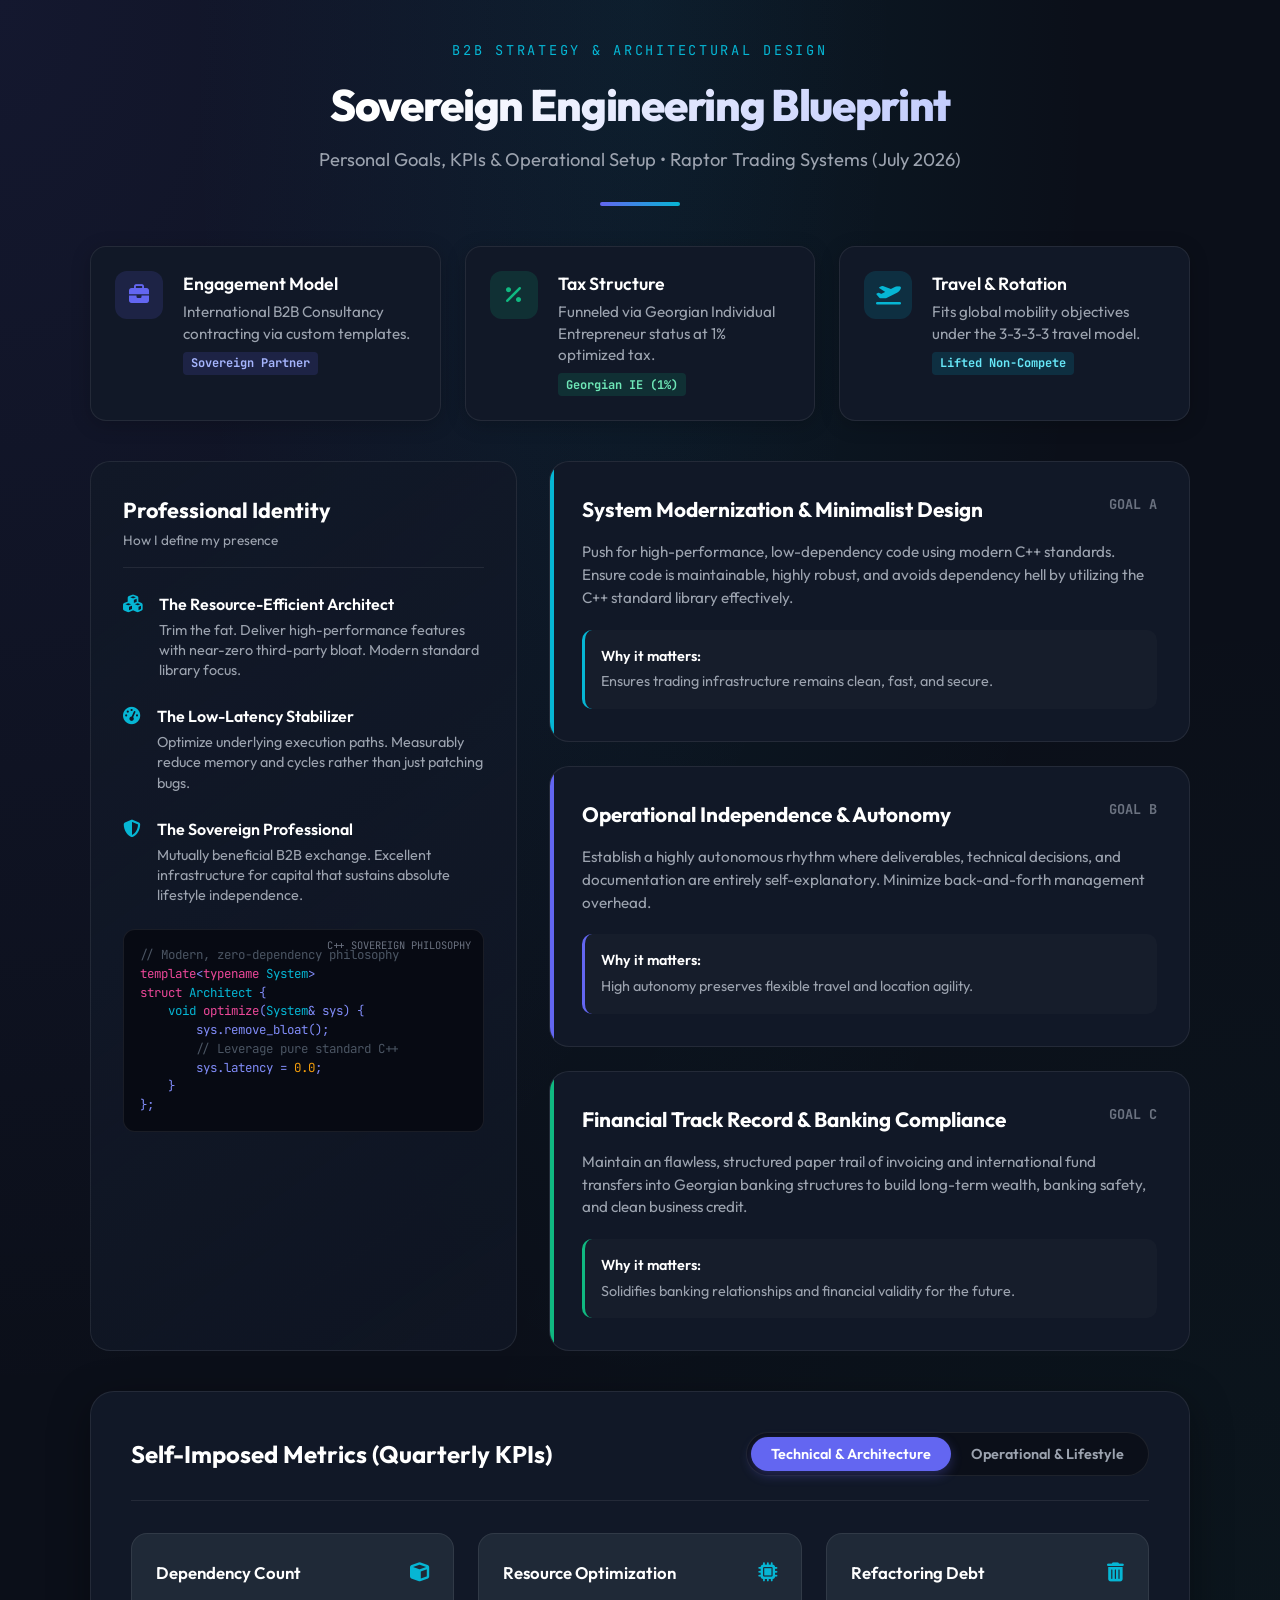
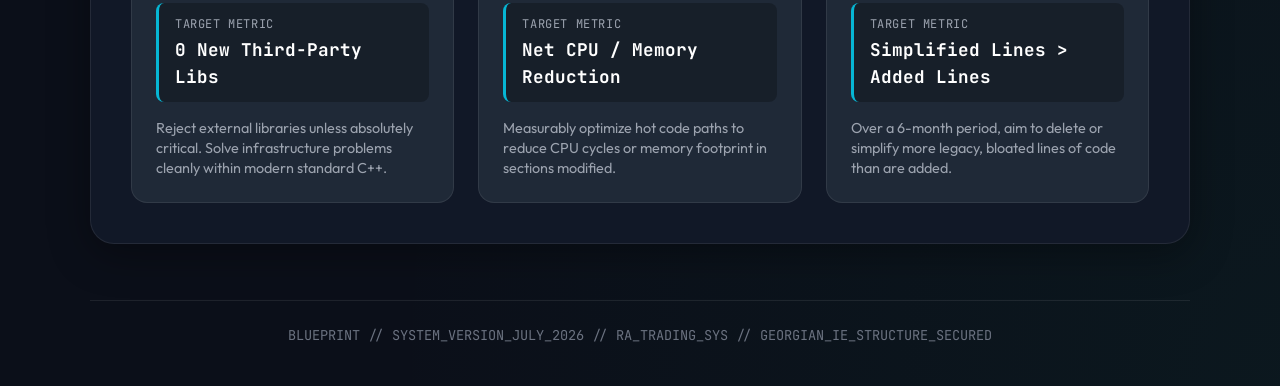
==== private/index.html @ e5bec565 "Add Sovereign Engineering Blueprint page under private/" ====
<!DOCTYPE html>
<html lang="en">
<head>
    <meta charset="UTF-8">
    <meta name="viewport" content="width=device-width, initial-scale=1.0">
    <title>Sovereign Engineering Blueprint | Ignacio Rodriguez</title>
    <meta name="robots" content="noindex, nofollow">
    <link rel="icon" type="image/x-icon" href="https://gravatar.com/avatar/861237251912d3a0a45f6b0b4506363a">
    <link href="https://cdnjs.cloudflare.com/ajax/libs/font-awesome/6.4.0/css/all.min.css" rel="stylesheet">
    <link rel="preconnect" href="https://fonts.googleapis.com">
    <link rel="preconnect" href="https://fonts.gstatic.com" crossorigin>
    <link href="https://fonts.googleapis.com/css2?family=JetBrains+Mono:wght@400;700&family=Outfit:wght@300;400;500;600;700;800&display=swap" rel="stylesheet">
    
    <style>
        :root {
            --bg-base: #0b0f19;
            --bg-surface: #111827;
            --bg-card: #1f2937;
            --border-color: rgba(255, 255, 255, 0.08);
            
            --primary: #6366f1;
            --primary-glow: rgba(99, 102, 241, 0.15);
            --emerald: #10b981;
            --emerald-glow: rgba(16, 185, 129, 0.15);
            --cyan: #06b6d4;
            --cyan-glow: rgba(6, 182, 212, 0.15);
            --amber: #f59e0b;
            --amber-glow: rgba(245, 158, 11, 0.15);
            
            --text-main: #f3f4f6;
            --text-muted: #9ca3af;
            --text-dark: #6b7280;
            
            --transition: all 0.3s cubic-bezier(0.4, 0, 0.2, 1);
        }

        * {
            margin: 0;
            padding: 0;
            box-sizing: border-box;
        }

        body {
            font-family: 'Outfit', sans-serif;
            background-color: var(--bg-base);
            background-image: 
                radial-gradient(at 0% 0%, rgba(99, 102, 241, 0.1) 0px, transparent 50%),
                radial-gradient(at 50% 0%, rgba(6, 182, 212, 0.08) 0px, transparent 50%),
                radial-gradient(at 100% 100%, rgba(16, 185, 129, 0.05) 0px, transparent 50%);
            color: var(--text-main);
            min-height: 100vh;
            line-height: 1.5;
            padding: 2.5rem 1.5rem;
            display: flex;
            justify-content: center;
        }

        .container {
            max-width: 1100px;
            width: 100%;
            display: flex;
            flex-direction: column;
            gap: 2.5rem;
        }

        /* HEADER */
        header {
            text-align: center;
            position: relative;
            padding-bottom: 2rem;
        }

        header::after {
            content: '';
            position: absolute;
            bottom: 0;
            left: 50%;
            transform: translateX(-50%);
            width: 80px;
            height: 4px;
            background: linear-gradient(90deg, var(--primary), var(--cyan));
            border-radius: 2px;
        }

        .pretitle {
            font-family: 'JetBrains Mono', monospace;
            font-size: 0.85rem;
            color: var(--cyan);
            text-transform: uppercase;
            letter-spacing: 0.2em;
            margin-bottom: 0.75rem;
            display: block;
        }

        h1 {
            font-size: 2.75rem;
            font-weight: 800;
            letter-spacing: -0.03em;
            background: linear-gradient(135deg, #ffffff 30%, #a5b4fc 100%);
            -webkit-background-clip: text;
            -webkit-text-fill-color: transparent;
            background-clip: text;
            margin-bottom: 0.5rem;
        }

        .subtitle {
            font-size: 1.15rem;
            color: var(--text-muted);
            font-weight: 400;
        }

        /* METRICS TOP BAR */
        .setup-grid {
            display: grid;
            grid-template-columns: repeat(auto-fit, minmax(300px, 1fr));
            gap: 1.5rem;
        }

        .setup-card {
            background-color: var(--bg-surface);
            border: 1px solid var(--border-color);
            border-radius: 16px;
            padding: 1.5rem;
            display: flex;
            align-items: flex-start;
            gap: 1.25rem;
            transition: var(--transition);
            box-shadow: 0 4px 20px rgba(0, 0, 0, 0.2);
        }

        .setup-card:hover {
            transform: translateY(-2px);
            border-color: rgba(99, 102, 241, 0.3);
            box-shadow: 0 8px 30px rgba(99, 102, 241, 0.08);
        }

        .icon-wrapper {
            width: 48px;
            height: 48px;
            border-radius: 12px;
            display: flex;
            align-items: center;
            justify-content: center;
            font-size: 1.25rem;
            flex-shrink: 0;
        }

        .icon-wrapper.primary {
            background-color: var(--primary-glow);
            color: var(--primary);
        }

        .icon-wrapper.emerald {
            background-color: var(--emerald-glow);
            color: var(--emerald);
        }

        .icon-wrapper.cyan {
            background-color: var(--cyan-glow);
            color: var(--cyan);
        }

        .card-details h3 {
            font-size: 1.1rem;
            font-weight: 600;
            margin-bottom: 0.25rem;
            color: #ffffff;
        }

        .card-details p {
            font-size: 0.95rem;
            color: var(--text-muted);
            line-height: 1.4;
        }

        .tag {
            display: inline-block;
            font-family: 'JetBrains Mono', monospace;
            font-size: 0.75rem;
            padding: 0.15rem 0.5rem;
            border-radius: 4px;
            margin-top: 0.5rem;
            font-weight: 700;
        }

        .tag.primary { background-color: var(--primary-glow); color: #a5b4fc; }
        .tag.emerald { background-color: var(--emerald-glow); color: #6ee7b7; }
        .tag.cyan { background-color: var(--cyan-glow); color: #67e8f9; }

        /* CORE GOALS / CARDS SECTION */
        .section-title {
            font-size: 1.5rem;
            font-weight: 700;
            color: #ffffff;
            margin-bottom: 1.25rem;
            display: flex;
            align-items: center;
            gap: 0.75rem;
        }

        .section-title i {
            color: var(--primary);
        }

        .goals-layout {
            display: grid;
            grid-template-columns: 2fr 3fr;
            gap: 2rem;
        }

        @media (max-width: 900px) {
            .goals-layout {
                grid-template-columns: 1fr;
            }
        }

        /* LEFT SIDE - PHILOSOPHY */
        .philosophy-column {
            display: flex;
            flex-direction: column;
            gap: 1.5rem;
        }

        .identity-card {
            background: linear-gradient(145deg, var(--bg-surface) 0%, rgba(17, 24, 39, 0.7) 100%);
            border: 1px solid var(--border-color);
            border-radius: 20px;
            padding: 2rem;
            height: 100%;
            display: flex;
            flex-direction: column;
            gap: 1.5rem;
        }

        .identity-header {
            border-bottom: 1px solid var(--border-color);
            padding-bottom: 1rem;
        }

        .identity-header h2 {
            font-size: 1.35rem;
            color: #ffffff;
            margin-bottom: 0.25rem;
        }

        .identity-item {
            display: flex;
            gap: 1rem;
            align-items: flex-start;
        }

        .identity-item i {
            font-size: 1.1rem;
            color: var(--cyan);
            margin-top: 0.2rem;
        }

        .identity-item h4 {
            font-size: 1rem;
            color: #ffffff;
            margin-bottom: 0.25rem;
            font-weight: 600;
        }

        .identity-item p {
            font-size: 0.9rem;
            color: var(--text-muted);
            line-height: 1.4;
        }

        /* CODE CARD STYLING */
        .code-card {
            background-color: #070a13;
            border: 1px solid var(--border-color);
            border-radius: 12px;
            padding: 1rem;
            font-family: 'JetBrains Mono', monospace;
            font-size: 0.78rem;
            color: #818cf8;
            overflow-x: auto;
            position: relative;
        }

        .code-card::before {
            content: "C++ Sovereign Philosophy";
            position: absolute;
            top: 0.5rem;
            right: 0.75rem;
            font-size: 0.65rem;
            color: var(--text-dark);
            text-transform: uppercase;
        }

        .code-card span.comment { color: #4b5563; }
        .code-card span.keyword { color: #ec4899; }
        .code-card span.type { color: #06b6d4; }
        .code-card span.literal { color: #f59e0b; }

        /* RIGHT SIDE - GOALS LIST */
        .goals-column {
            display: flex;
            flex-direction: column;
            gap: 1.5rem;
        }

        .goal-box {
            background-color: var(--bg-surface);
            border: 1px solid var(--border-color);
            border-radius: 20px;
            padding: 2rem;
            position: relative;
            overflow: hidden;
            transition: var(--transition);
        }

        .goal-box::before {
            content: '';
            position: absolute;
            top: 0;
            left: 0;
            width: 4px;
            height: 100%;
            background: var(--primary);
        }

        .goal-box.modern::before { background: var(--cyan); }
        .goal-box.indep::before { background: var(--primary); }
        .goal-box.financial::before { background: var(--emerald); }

        .goal-box:hover {
            border-color: rgba(255, 255, 255, 0.15);
            box-shadow: 0 10px 30px rgba(0, 0, 0, 0.3);
        }

        .goal-header {
            display: flex;
            justify-content: space-between;
            align-items: flex-start;
            margin-bottom: 1rem;
        }

        .goal-num {
            font-family: 'JetBrains Mono', monospace;
            font-size: 0.85rem;
            color: var(--text-dark);
            font-weight: 700;
        }

        .goal-header h3 {
            font-size: 1.3rem;
            color: #ffffff;
        }

        .goal-box p {
            font-size: 0.95rem;
            color: var(--text-muted);
            line-height: 1.5;
            margin-bottom: 1.25rem;
        }

        .goal-meta {
            background-color: rgba(255, 255, 255, 0.02);
            border-radius: 10px;
            padding: 1rem;
            font-size: 0.9rem;
            border-left: 3px solid rgba(255, 255, 255, 0.1);
        }

        .goal-box.modern .goal-meta { border-left-color: var(--cyan); }
        .goal-box.indep .goal-meta { border-left-color: var(--primary); }
        .goal-box.financial .goal-meta { border-left-color: var(--emerald); }

        .goal-meta strong {
            color: #ffffff;
            font-weight: 600;
            display: block;
            margin-bottom: 0.25rem;
        }

        .goal-meta span {
            color: var(--text-muted);
        }

        /* KPIS TABS SECTION */
        .kpis-section {
            background-color: var(--bg-surface);
            border: 1px solid var(--border-color);
            border-radius: 24px;
            padding: 2.5rem;
            box-shadow: 0 10px 40px rgba(0, 0, 0, 0.35);
        }

        .kpi-title-block {
            display: flex;
            justify-content: space-between;
            align-items: center;
            border-bottom: 1px solid var(--border-color);
            padding-bottom: 1.5rem;
            margin-bottom: 2rem;
            flex-wrap: wrap;
            gap: 1rem;
        }

        .kpi-title-block h2 {
            font-size: 1.5rem;
            color: #ffffff;
        }

        .tab-switcher {
            display: flex;
            background-color: var(--bg-base);
            border: 1px solid var(--border-color);
            padding: 4px;
            border-radius: 30px;
        }

        .tab-btn {
            background: none;
            border: none;
            color: var(--text-muted);
            padding: 0.5rem 1.25rem;
            font-family: 'Outfit', sans-serif;
            font-size: 0.9rem;
            font-weight: 600;
            border-radius: 20px;
            cursor: pointer;
            transition: var(--transition);
        }

        .tab-btn.active {
            background-color: var(--primary);
            color: #ffffff;
            box-shadow: 0 4px 12px rgba(99, 102, 241, 0.3);
        }

        .kpi-view {
            display: none;
            animation: fadeIn 0.4s ease;
        }

        .kpi-view.active {
            display: block;
        }

        @keyframes fadeIn {
            from { opacity: 0; transform: translateY(10px); }
            to { opacity: 1; transform: translateY(0); }
        }

        .kpi-grid {
            display: grid;
            grid-template-columns: repeat(auto-fit, minmax(280px, 1fr));
            gap: 1.5rem;
        }

        .kpi-card {
            background-color: var(--bg-card);
            border: 1px solid var(--border-color);
            border-radius: 16px;
            padding: 1.5rem;
            transition: var(--transition);
            display: flex;
            flex-direction: column;
            justify-content: space-between;
            gap: 1rem;
        }

        .kpi-card:hover {
            transform: translateY(-3px);
            border-color: rgba(255, 255, 255, 0.15);
        }

        .kpi-card-header {
            display: flex;
            justify-content: space-between;
            align-items: center;
        }

        .kpi-card-header h4 {
            font-size: 1.05rem;
            color: #ffffff;
            font-weight: 600;
        }

        .kpi-icon {
            font-size: 1.2rem;
        }

        .kpi-card.tech .kpi-icon { color: var(--cyan); }
        .kpi-card.ops .kpi-icon { color: var(--amber); }

        .kpi-target {
            font-family: 'JetBrains Mono', monospace;
            background-color: rgba(0, 0, 0, 0.25);
            border-radius: 8px;
            padding: 0.75rem 1rem;
            border-left: 3px solid;
        }

        .kpi-card.tech .kpi-target { border-left-color: var(--cyan); }
        .kpi-card.ops .kpi-target { border-left-color: var(--amber); }

        .kpi-target span.label {
            font-size: 0.75rem;
            color: var(--text-muted);
            text-transform: uppercase;
            display: block;
            margin-bottom: 0.25rem;
            letter-spacing: 0.05em;
        }

        .kpi-target span.value {
            font-size: 1.1rem;
            font-weight: 700;
            color: #ffffff;
        }

        .kpi-desc {
            font-size: 0.9rem;
            color: var(--text-muted);
            line-height: 1.4;
        }

        /* BOTTOM BLUEPRINT META */
        footer {
            text-align: center;
            font-size: 0.85rem;
            color: var(--text-dark);
            border-top: 1px solid var(--border-color);
            padding-top: 1.5rem;
            margin-top: 1rem;
            font-family: 'JetBrains Mono', monospace;
        }
    </style>
</head>
<body>
    <div class="container">
        
        <!-- HEADER -->
        <header>
            <span class="pretitle">B2B Strategy & Architectural Design</span>
            <h1>Sovereign Engineering Blueprint</h1>
            <p class="subtitle">Personal Goals, KPIs & Operational Setup • Raptor Trading Systems (July 2026)</p>
        </header>

        <!-- SETUP OVERVIEW BAR -->
        <div class="setup-grid">
            
            <div class="setup-card">
                <div class="icon-wrapper primary">
                    <i class="fa-solid fa-briefcase"></i>
                </div>
                <div class="card-details">
                    <h3>Engagement Model</h3>
                    <p>International B2B Consultancy contracting via custom templates.</p>
                    <span class="tag primary">Sovereign Partner</span>
                </div>
            </div>

            <div class="setup-card">
                <div class="icon-wrapper emerald">
                    <i class="fa-solid fa-percent"></i>
                </div>
                <div class="card-details">
                    <h3>Tax Structure</h3>
                    <p>Funneled via Georgian Individual Entrepreneur status at 1% optimized tax.</p>
                    <span class="tag emerald">Georgian IE (1%)</span>
                </div>
            </div>

            <div class="setup-card">
                <div class="icon-wrapper cyan">
                    <i class="fa-solid fa-plane-departure"></i>
                </div>
                <div class="card-details">
                    <h3>Travel & Rotation</h3>
                    <p>Fits global mobility objectives under the 3-3-3-3 travel model.</p>
                    <span class="tag cyan">Lifted Non-Compete</span>
                </div>
            </div>

        </div>

        <!-- PHILOSOPHY & GOALS LAYOUT -->
        <div class="goals-layout">
            
            <!-- LEFT COLUMN: IDENTITY -->
            <div class="philosophy-column">
                <div class="identity-card">
                    <div class="identity-header">
                        <h2>Professional Identity</h2>
                        <p class="subtitle" style="font-size: 0.85rem;">How I define my presence</p>
                    </div>

                    <div class="identity-item">
                        <i class="fa-solid fa-cubes"></i>
                        <div>
                            <h4>The Resource-Efficient Architect</h4>
                            <p>Trim the fat. Deliver high-performance features with near-zero third-party bloat. Modern standard library focus.</p>
                        </div>
                    </div>

                    <div class="identity-item">
                        <i class="fa-solid fa-gauge-high"></i>
                        <div>
                            <h4>The Low-Latency Stabilizer</h4>
                            <p>Optimize underlying execution paths. Measurably reduce memory and cycles rather than just patching bugs.</p>
                        </div>
                    </div>

                    <div class="identity-item">
                        <i class="fa-solid fa-shield-halved"></i>
                        <div>
                            <h4>The Sovereign Professional</h4>
                            <p>Mutually beneficial B2B exchange. Excellent infrastructure for capital that sustains absolute lifestyle independence.</p>
                        </div>
                    </div>

                    <!-- MINIMALIST CODE VISUAL -->
                    <div class="code-card">
                        <span class="comment">// Modern, zero-dependency philosophy</span><br>
                        <span class="keyword">template</span>&lt;<span class="keyword">typename</span> <span class="type">System</span>&gt;<br>
                        <span class="keyword">struct</span> <span class="type">Architect</span> {<br>
                        &nbsp;&nbsp;&nbsp;&nbsp;<span class="type">void</span> <span class="keyword">optimize</span>(<span class="type">System</span>&amp; sys) {<br>
                        &nbsp;&nbsp;&nbsp;&nbsp;&nbsp;&nbsp;&nbsp;&nbsp;sys.remove_bloat();<br>
                        &nbsp;&nbsp;&nbsp;&nbsp;&nbsp;&nbsp;&nbsp;&nbsp;<span class="comment">// Leverage pure standard C++</span><br>
                        &nbsp;&nbsp;&nbsp;&nbsp;&nbsp;&nbsp;&nbsp;&nbsp;sys.latency = <span class="literal">0.0</span>;<br>
                        &nbsp;&nbsp;&nbsp;&nbsp;}<br>
                        };
                    </div>
                </div>
            </div>

            <!-- RIGHT COLUMN: DETAILED GOALS -->
            <div class="goals-column">
                
                <div class="goal-box modern">
                    <div class="goal-header">
                        <h3>System Modernization & Minimalist Design</h3>
                        <span class="goal-num">GOAL A</span>
                    </div>
                    <p>Push for high-performance, low-dependency code using modern C++ standards. Ensure code is maintainable, highly robust, and avoids dependency hell by utilizing the C++ standard library effectively.</p>
                    <div class="goal-meta">
                        <strong>Why it matters:</strong>
                        <span>Ensures trading infrastructure remains clean, fast, and secure.</span>
                    </div>
                </div>

                <div class="goal-box indep">
                    <div class="goal-header">
                        <h3>Operational Independence & Autonomy</h3>
                        <span class="goal-num">GOAL B</span>
                    </div>
                    <p>Establish a highly autonomous rhythm where deliverables, technical decisions, and documentation are entirely self-explanatory. Minimize back-and-forth management overhead.</p>
                    <div class="goal-meta">
                        <strong>Why it matters:</strong>
                        <span>High autonomy preserves flexible travel and location agility.</span>
                    </div>
                </div>

                <div class="goal-box financial">
                    <div class="goal-header">
                        <h3>Financial Track Record & Banking Compliance</h3>
                        <span class="goal-num">GOAL C</span>
                    </div>
                    <p>Maintain an flawless, structured paper trail of invoicing and international fund transfers into Georgian banking structures to build long-term wealth, banking safety, and clean business credit.</p>
                    <div class="goal-meta">
                        <strong>Why it matters:</strong>
                        <span>Solidifies banking relationships and financial validity for the future.</span>
                    </div>
                </div>

            </div>

        </div>

        <!-- KEY PERFORMANCE INDICATORS SECTION -->
        <div class="kpis-section">
            
            <div class="kpi-title-block">
                <h2>Self-Imposed Metrics (Quarterly KPIs)</h2>
                <div class="tab-switcher">
                    <button class="tab-btn active" onclick="switchTab('tech')">Technical & Architecture</button>
                    <button class="tab-btn" onclick="switchTab('ops')">Operational & Lifestyle</button>
                </div>
            </div>

            <!-- VIEW: TECHNICAL KPIs -->
            <div id="tech-kpi-view" class="kpi-view active">
                <div class="kpi-grid">
                    
                    <div class="kpi-card tech">
                        <div class="kpi-card-header">
                            <h4>Dependency Count</h4>
                            <span class="kpi-icon"><i class="fa-solid fa-cube"></i></span>
                        </div>
                        <div class="kpi-target">
                            <span class="label">Target Metric</span>
                            <span class="value">0 New Third-Party Libs</span>
                        </div>
                        <p class="kpi-desc">Reject external libraries unless absolutely critical. Solve infrastructure problems cleanly within modern standard C++.</p>
                    </div>

                    <div class="kpi-card tech">
                        <div class="kpi-card-header">
                            <h4>Resource Optimization</h4>
                            <span class="kpi-icon"><i class="fa-solid fa-microchip"></i></span>
                        </div>
                        <div class="kpi-target">
                            <span class="label">Target Metric</span>
                            <span class="value">Net CPU / Memory Reduction</span>
                        </div>
                        <p class="kpi-desc">Measurably optimize hot code paths to reduce CPU cycles or memory footprint in sections modified.</p>
                    </div>

                    <div class="kpi-card tech">
                        <div class="kpi-card-header">
                            <h4>Refactoring Debt</h4>
                            <span class="kpi-icon"><i class="fa-solid fa-trash-can"></i></span>
                        </div>
                        <div class="kpi-target">
                            <span class="label">Target Metric</span>
                            <span class="value">Simplified Lines &gt; Added Lines</span>
                        </div>
                        <p class="kpi-desc">Over a 6-month period, aim to delete or simplify more legacy, bloated lines of code than are added.</p>
                    </div>

                </div>
            </div>

            <!-- VIEW: OPERATIONAL KPIs -->
            <div id="ops-kpi-view" class="kpi-view">
                <div class="kpi-grid">
                    
                    <div class="kpi-card ops">
                        <div class="kpi-card-header">
                            <h4>Autonomy Index</h4>
                            <span class="kpi-icon"><i class="fa-solid fa-hourglass-half"></i></span>
                        </div>
                        <div class="kpi-target">
                            <span class="label">Target Metric</span>
                            <span class="value">Asynchronous Alignment First</span>
                        </div>
                        <p class="kpi-desc">Minimize synchronous alignment calls. Let clean documentation, self-explanatory PRs, and clean code drive alignment.</p>
                    </div>

                    <div class="kpi-card ops">
                        <div class="kpi-card-header">
                            <h4>Location Agility</h4>
                            <span class="kpi-icon"><i class="fa-solid fa-earth-americas"></i></span>
                        </div>
                        <div class="kpi-target">
                            <span class="label">Target Metric</span>
                            <span class="value">100% Timezone Output Compliance</span>
                        </div>
                        <p class="kpi-desc">Deliver consistent high-quality engineering output regardless of travel location, rotation, or active timezone.</p>
                    </div>

                    <div class="kpi-card ops">
                        <div class="kpi-card-header">
                            <h4>Administrative Flawlessness</h4>
                            <span class="kpi-icon"><i class="fa-solid fa-file-invoice-dollar"></i></span>
                        </div>
                        <div class="kpi-target">
                            <span class="label">Target Metric</span>
                            <span class="value">100% Compliant On-Time Invoicing</span>
                        </div>
                        <p class="kpi-desc">Produce perfect cross-border invoicing, banking paperwork, and tax records on-time monthly with zero gaps.</p>
                    </div>

                </div>
            </div>

        </div>

        <!-- FOOTER -->
        <footer>
            BLUEPRINT // SYSTEM_VERSION_JULY_2026 // RA_TRADING_SYS // GEORGIAN_IE_STRUCTURE_SECURED
        </footer>

    </div>

    <!-- TAB SWITCHING LOGIC -->
    <script>
        function switchTab(tabName) {
            // Remove active classes
            document.querySelectorAll('.tab-btn').forEach(btn => btn.classList.remove('active'));
            document.querySelectorAll('.kpi-view').forEach(view => view.classList.remove('active'));

            // Find current elements
            const activeBtn = Array.from(document.querySelectorAll('.tab-btn')).find(btn => btn.textContent.toLowerCase().includes(tabName));
            
            // Set active states
            if (tabName === 'tech') {
                document.getElementById('tech-kpi-view').classList.add('active');
                activeBtn.classList.add('active');
            } else if (tabName === 'ops') {
                document.getElementById('ops-kpi-view').classList.add('active');
                activeBtn.classList.add('active');
            }
        }
    </script>
</body>
</html>
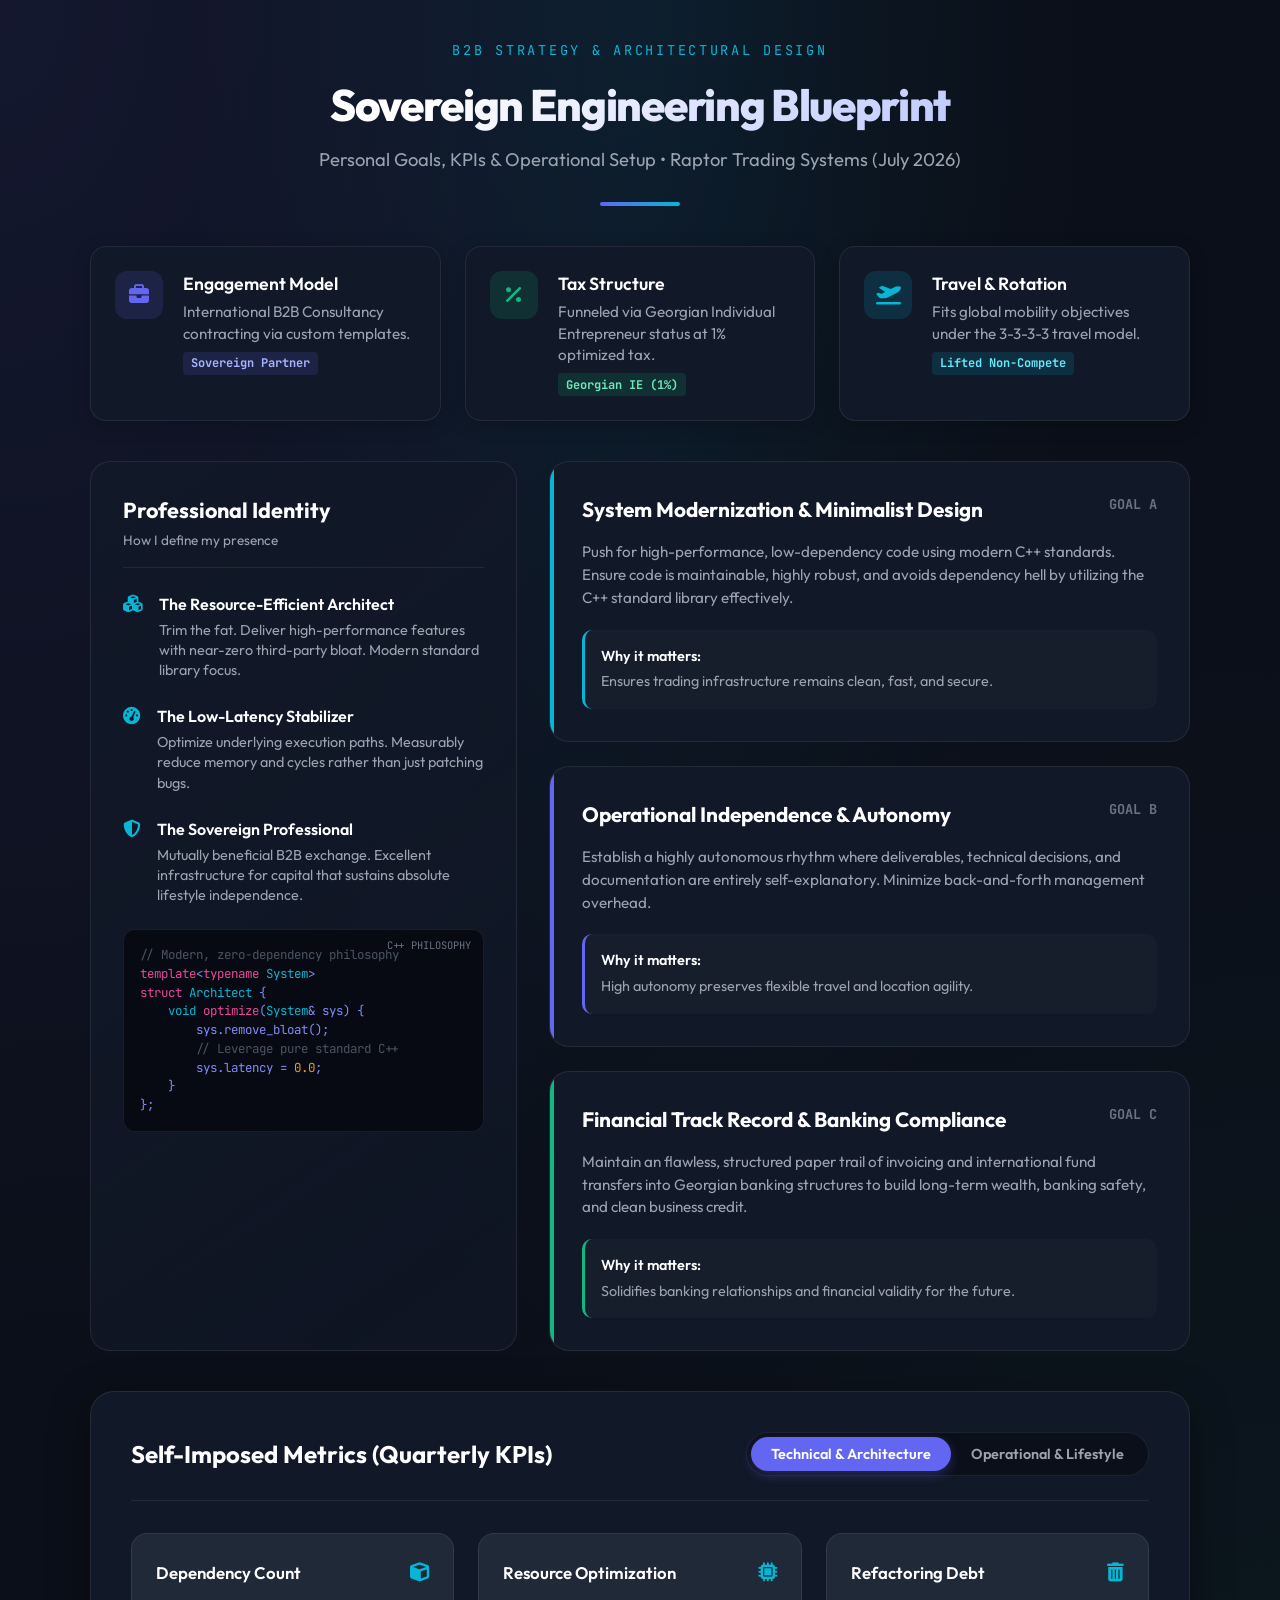
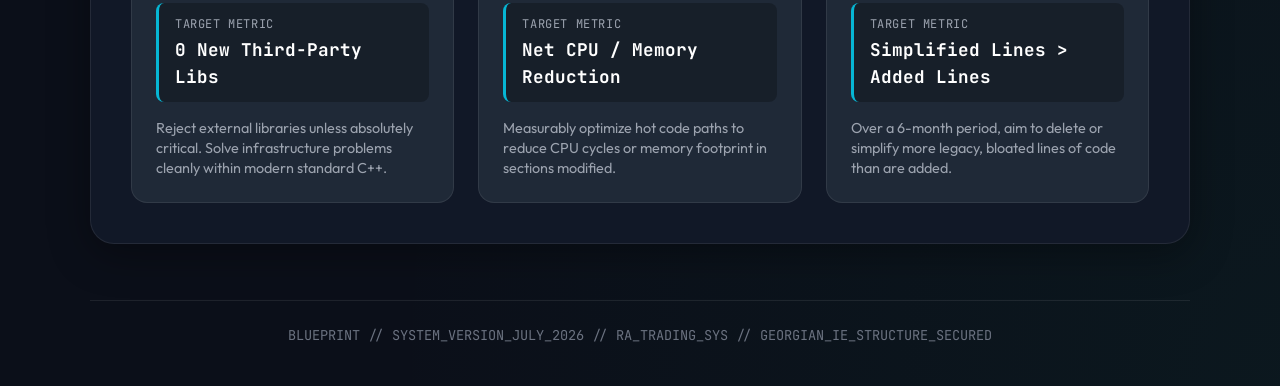
==== commit 37577c69: "Disaggregate Sovereign Engineering Blueprint page into index.html, styles.css, and script.js" ====
--- a/private/index.html
+++ b/private/index.html
@@ -10,528 +10,7 @@
     <link rel="preconnect" href="https://fonts.googleapis.com">
     <link rel="preconnect" href="https://fonts.gstatic.com" crossorigin>
     <link href="https://fonts.googleapis.com/css2?family=JetBrains+Mono:wght@400;700&family=Outfit:wght@300;400;500;600;700;800&display=swap" rel="stylesheet">
-    
-    <style>
-        :root {
-            --bg-base: #0b0f19;
-            --bg-surface: #111827;
-            --bg-card: #1f2937;
-            --border-color: rgba(255, 255, 255, 0.08);
-            
-            --primary: #6366f1;
-            --primary-glow: rgba(99, 102, 241, 0.15);
-            --emerald: #10b981;
-            --emerald-glow: rgba(16, 185, 129, 0.15);
-            --cyan: #06b6d4;
-            --cyan-glow: rgba(6, 182, 212, 0.15);
-            --amber: #f59e0b;
-            --amber-glow: rgba(245, 158, 11, 0.15);
-            
-            --text-main: #f3f4f6;
-            --text-muted: #9ca3af;
-            --text-dark: #6b7280;
-            
-            --transition: all 0.3s cubic-bezier(0.4, 0, 0.2, 1);
-        }
-
-        * {
-            margin: 0;
-            padding: 0;
-            box-sizing: border-box;
-        }
-
-        body {
-            font-family: 'Outfit', sans-serif;
-            background-color: var(--bg-base);
-            background-image: 
-                radial-gradient(at 0% 0%, rgba(99, 102, 241, 0.1) 0px, transparent 50%),
-                radial-gradient(at 50% 0%, rgba(6, 182, 212, 0.08) 0px, transparent 50%),
-                radial-gradient(at 100% 100%, rgba(16, 185, 129, 0.05) 0px, transparent 50%);
-            color: var(--text-main);
-            min-height: 100vh;
-            line-height: 1.5;
-            padding: 2.5rem 1.5rem;
-            display: flex;
-            justify-content: center;
-        }
-
-        .container {
-            max-width: 1100px;
-            width: 100%;
-            display: flex;
-            flex-direction: column;
-            gap: 2.5rem;
-        }
-
-        /* HEADER */
-        header {
-            text-align: center;
-            position: relative;
-            padding-bottom: 2rem;
-        }
-
-        header::after {
-            content: '';
-            position: absolute;
-            bottom: 0;
-            left: 50%;
-            transform: translateX(-50%);
-            width: 80px;
-            height: 4px;
-            background: linear-gradient(90deg, var(--primary), var(--cyan));
-            border-radius: 2px;
-        }
-
-        .pretitle {
-            font-family: 'JetBrains Mono', monospace;
-            font-size: 0.85rem;
-            color: var(--cyan);
-            text-transform: uppercase;
-            letter-spacing: 0.2em;
-            margin-bottom: 0.75rem;
-            display: block;
-        }
-
-        h1 {
-            font-size: 2.75rem;
-            font-weight: 800;
-            letter-spacing: -0.03em;
-            background: linear-gradient(135deg, #ffffff 30%, #a5b4fc 100%);
-            -webkit-background-clip: text;
-            -webkit-text-fill-color: transparent;
-            background-clip: text;
-            margin-bottom: 0.5rem;
-        }
-
-        .subtitle {
-            font-size: 1.15rem;
-            color: var(--text-muted);
-            font-weight: 400;
-        }
-
-        /* METRICS TOP BAR */
-        .setup-grid {
-            display: grid;
-            grid-template-columns: repeat(auto-fit, minmax(300px, 1fr));
-            gap: 1.5rem;
-        }
-
-        .setup-card {
-            background-color: var(--bg-surface);
-            border: 1px solid var(--border-color);
-            border-radius: 16px;
-            padding: 1.5rem;
-            display: flex;
-            align-items: flex-start;
-            gap: 1.25rem;
-            transition: var(--transition);
-            box-shadow: 0 4px 20px rgba(0, 0, 0, 0.2);
-        }
-
-        .setup-card:hover {
-            transform: translateY(-2px);
-            border-color: rgba(99, 102, 241, 0.3);
-            box-shadow: 0 8px 30px rgba(99, 102, 241, 0.08);
-        }
-
-        .icon-wrapper {
-            width: 48px;
-            height: 48px;
-            border-radius: 12px;
-            display: flex;
-            align-items: center;
-            justify-content: center;
-            font-size: 1.25rem;
-            flex-shrink: 0;
-        }
-
-        .icon-wrapper.primary {
-            background-color: var(--primary-glow);
-            color: var(--primary);
-        }
-
-        .icon-wrapper.emerald {
-            background-color: var(--emerald-glow);
-            color: var(--emerald);
-        }
-
-        .icon-wrapper.cyan {
-            background-color: var(--cyan-glow);
-            color: var(--cyan);
-        }
-
-        .card-details h3 {
-            font-size: 1.1rem;
-            font-weight: 600;
-            margin-bottom: 0.25rem;
-            color: #ffffff;
-        }
-
-        .card-details p {
-            font-size: 0.95rem;
-            color: var(--text-muted);
-            line-height: 1.4;
-        }
-
-        .tag {
-            display: inline-block;
-            font-family: 'JetBrains Mono', monospace;
-            font-size: 0.75rem;
-            padding: 0.15rem 0.5rem;
-            border-radius: 4px;
-            margin-top: 0.5rem;
-            font-weight: 700;
-        }
-
-        .tag.primary { background-color: var(--primary-glow); color: #a5b4fc; }
-        .tag.emerald { background-color: var(--emerald-glow); color: #6ee7b7; }
-        .tag.cyan { background-color: var(--cyan-glow); color: #67e8f9; }
-
-        /* CORE GOALS / CARDS SECTION */
-        .section-title {
-            font-size: 1.5rem;
-            font-weight: 700;
-            color: #ffffff;
-            margin-bottom: 1.25rem;
-            display: flex;
-            align-items: center;
-            gap: 0.75rem;
-        }
-
-        .section-title i {
-            color: var(--primary);
-        }
-
-        .goals-layout {
-            display: grid;
-            grid-template-columns: 2fr 3fr;
-            gap: 2rem;
-        }
-
-        @media (max-width: 900px) {
-            .goals-layout {
-                grid-template-columns: 1fr;
-            }
-        }
-
-        /* LEFT SIDE - PHILOSOPHY */
-        .philosophy-column {
-            display: flex;
-            flex-direction: column;
-            gap: 1.5rem;
-        }
-
-        .identity-card {
-            background: linear-gradient(145deg, var(--bg-surface) 0%, rgba(17, 24, 39, 0.7) 100%);
-            border: 1px solid var(--border-color);
-            border-radius: 20px;
-            padding: 2rem;
-            height: 100%;
-            display: flex;
-            flex-direction: column;
-            gap: 1.5rem;
-        }
-
-        .identity-header {
-            border-bottom: 1px solid var(--border-color);
-            padding-bottom: 1rem;
-        }
-
-        .identity-header h2 {
-            font-size: 1.35rem;
-            color: #ffffff;
-            margin-bottom: 0.25rem;
-        }
-
-        .identity-item {
-            display: flex;
-            gap: 1rem;
-            align-items: flex-start;
-        }
-
-        .identity-item i {
-            font-size: 1.1rem;
-            color: var(--cyan);
-            margin-top: 0.2rem;
-        }
-
-        .identity-item h4 {
-            font-size: 1rem;
-            color: #ffffff;
-            margin-bottom: 0.25rem;
-            font-weight: 600;
-        }
-
-        .identity-item p {
-            font-size: 0.9rem;
-            color: var(--text-muted);
-            line-height: 1.4;
-        }
-
-        /* CODE CARD STYLING */
-        .code-card {
-            background-color: #070a13;
-            border: 1px solid var(--border-color);
-            border-radius: 12px;
-            padding: 1rem;
-            font-family: 'JetBrains Mono', monospace;
-            font-size: 0.78rem;
-            color: #818cf8;
-            overflow-x: auto;
-            position: relative;
-        }
-
-        .code-card::before {
-            content: "C++ Sovereign Philosophy";
-            position: absolute;
-            top: 0.5rem;
-            right: 0.75rem;
-            font-size: 0.65rem;
-            color: var(--text-dark);
-            text-transform: uppercase;
-        }
-
-        .code-card span.comment { color: #4b5563; }
-        .code-card span.keyword { color: #ec4899; }
-        .code-card span.type { color: #06b6d4; }
-        .code-card span.literal { color: #f59e0b; }
-
-        /* RIGHT SIDE - GOALS LIST */
-        .goals-column {
-            display: flex;
-            flex-direction: column;
-            gap: 1.5rem;
-        }
-
-        .goal-box {
-            background-color: var(--bg-surface);
-            border: 1px solid var(--border-color);
-            border-radius: 20px;
-            padding: 2rem;
-            position: relative;
-            overflow: hidden;
-            transition: var(--transition);
-        }
-
-        .goal-box::before {
-            content: '';
-            position: absolute;
-            top: 0;
-            left: 0;
-            width: 4px;
-            height: 100%;
-            background: var(--primary);
-        }
-
-        .goal-box.modern::before { background: var(--cyan); }
-        .goal-box.indep::before { background: var(--primary); }
-        .goal-box.financial::before { background: var(--emerald); }
-
-        .goal-box:hover {
-            border-color: rgba(255, 255, 255, 0.15);
-            box-shadow: 0 10px 30px rgba(0, 0, 0, 0.3);
-        }
-
-        .goal-header {
-            display: flex;
-            justify-content: space-between;
-            align-items: flex-start;
-            margin-bottom: 1rem;
-        }
-
-        .goal-num {
-            font-family: 'JetBrains Mono', monospace;
-            font-size: 0.85rem;
-            color: var(--text-dark);
-            font-weight: 700;
-        }
-
-        .goal-header h3 {
-            font-size: 1.3rem;
-            color: #ffffff;
-        }
-
-        .goal-box p {
-            font-size: 0.95rem;
-            color: var(--text-muted);
-            line-height: 1.5;
-            margin-bottom: 1.25rem;
-        }
-
-        .goal-meta {
-            background-color: rgba(255, 255, 255, 0.02);
-            border-radius: 10px;
-            padding: 1rem;
-            font-size: 0.9rem;
-            border-left: 3px solid rgba(255, 255, 255, 0.1);
-        }
-
-        .goal-box.modern .goal-meta { border-left-color: var(--cyan); }
-        .goal-box.indep .goal-meta { border-left-color: var(--primary); }
-        .goal-box.financial .goal-meta { border-left-color: var(--emerald); }
-
-        .goal-meta strong {
-            color: #ffffff;
-            font-weight: 600;
-            display: block;
-            margin-bottom: 0.25rem;
-        }
-
-        .goal-meta span {
-            color: var(--text-muted);
-        }
-
-        /* KPIS TABS SECTION */
-        .kpis-section {
-            background-color: var(--bg-surface);
-            border: 1px solid var(--border-color);
-            border-radius: 24px;
-            padding: 2.5rem;
-            box-shadow: 0 10px 40px rgba(0, 0, 0, 0.35);
-        }
-
-        .kpi-title-block {
-            display: flex;
-            justify-content: space-between;
-            align-items: center;
-            border-bottom: 1px solid var(--border-color);
-            padding-bottom: 1.5rem;
-            margin-bottom: 2rem;
-            flex-wrap: wrap;
-            gap: 1rem;
-        }
-
-        .kpi-title-block h2 {
-            font-size: 1.5rem;
-            color: #ffffff;
-        }
-
-        .tab-switcher {
-            display: flex;
-            background-color: var(--bg-base);
-            border: 1px solid var(--border-color);
-            padding: 4px;
-            border-radius: 30px;
-        }
-
-        .tab-btn {
-            background: none;
-            border: none;
-            color: var(--text-muted);
-            padding: 0.5rem 1.25rem;
-            font-family: 'Outfit', sans-serif;
-            font-size: 0.9rem;
-            font-weight: 600;
-            border-radius: 20px;
-            cursor: pointer;
-            transition: var(--transition);
-        }
-
-        .tab-btn.active {
-            background-color: var(--primary);
-            color: #ffffff;
-            box-shadow: 0 4px 12px rgba(99, 102, 241, 0.3);
-        }
-
-        .kpi-view {
-            display: none;
-            animation: fadeIn 0.4s ease;
-        }
-
-        .kpi-view.active {
-            display: block;
-        }
-
-        @keyframes fadeIn {
-            from { opacity: 0; transform: translateY(10px); }
-            to { opacity: 1; transform: translateY(0); }
-        }
-
-        .kpi-grid {
-            display: grid;
-            grid-template-columns: repeat(auto-fit, minmax(280px, 1fr));
-            gap: 1.5rem;
-        }
-
-        .kpi-card {
-            background-color: var(--bg-card);
-            border: 1px solid var(--border-color);
-            border-radius: 16px;
-            padding: 1.5rem;
-            transition: var(--transition);
-            display: flex;
-            flex-direction: column;
-            justify-content: space-between;
-            gap: 1rem;
-        }
-
-        .kpi-card:hover {
-            transform: translateY(-3px);
-            border-color: rgba(255, 255, 255, 0.15);
-        }
-
-        .kpi-card-header {
-            display: flex;
-            justify-content: space-between;
-            align-items: center;
-        }
-
-        .kpi-card-header h4 {
-            font-size: 1.05rem;
-            color: #ffffff;
-            font-weight: 600;
-        }
-
-        .kpi-icon {
-            font-size: 1.2rem;
-        }
-
-        .kpi-card.tech .kpi-icon { color: var(--cyan); }
-        .kpi-card.ops .kpi-icon { color: var(--amber); }
-
-        .kpi-target {
-            font-family: 'JetBrains Mono', monospace;
-            background-color: rgba(0, 0, 0, 0.25);
-            border-radius: 8px;
-            padding: 0.75rem 1rem;
-            border-left: 3px solid;
-        }
-
-        .kpi-card.tech .kpi-target { border-left-color: var(--cyan); }
-        .kpi-card.ops .kpi-target { border-left-color: var(--amber); }
-
-        .kpi-target span.label {
-            font-size: 0.75rem;
-            color: var(--text-muted);
-            text-transform: uppercase;
-            display: block;
-            margin-bottom: 0.25rem;
-            letter-spacing: 0.05em;
-        }
-
-        .kpi-target span.value {
-            font-size: 1.1rem;
-            font-weight: 700;
-            color: #ffffff;
-        }
-
-        .kpi-desc {
-            font-size: 0.9rem;
-            color: var(--text-muted);
-            line-height: 1.4;
-        }
-
-        /* BOTTOM BLUEPRINT META */
-        footer {
-            text-align: center;
-            font-size: 0.85rem;
-            color: var(--text-dark);
-            border-top: 1px solid var(--border-color);
-            padding-top: 1.5rem;
-            margin-top: 1rem;
-            font-family: 'JetBrains Mono', monospace;
-        }
-    </style>
+    <link href="styles.css" rel="stylesheet">
 </head>
 <body>
     <div class="container">
@@ -780,25 +259,7 @@
 
     </div>
 
-    <!-- TAB SWITCHING LOGIC -->
-    <script>
-        function switchTab(tabName) {
-            // Remove active classes
-            document.querySelectorAll('.tab-btn').forEach(btn => btn.classList.remove('active'));
-            document.querySelectorAll('.kpi-view').forEach(view => view.classList.remove('active'));
-
-            // Find current elements
-            const activeBtn = Array.from(document.querySelectorAll('.tab-btn')).find(btn => btn.textContent.toLowerCase().includes(tabName));
-            
-            // Set active states
-            if (tabName === 'tech') {
-                document.getElementById('tech-kpi-view').classList.add('active');
-                activeBtn.classList.add('active');
-            } else if (tabName === 'ops') {
-                document.getElementById('ops-kpi-view').classList.add('active');
-                activeBtn.classList.add('active');
-            }
-        }
-    </script>
+    <!-- BEHAVIOR SCRIPT -->
+    <script src="script.js"></script>
 </body>
 </html>
--- a/private/styles.css
+++ b/private/styles.css
@@ -0,0 +1,519 @@
+:root {
+    --bg-base: #0b0f19;
+    --bg-surface: #111827;
+    --bg-card: #1f2937;
+    --border-color: rgba(255, 255, 255, 0.08);
+    
+    --primary: #6366f1;
+    --primary-glow: rgba(99, 102, 241, 0.15);
+    --emerald: #10b981;
+    --emerald-glow: rgba(16, 185, 129, 0.15);
+    --cyan: #06b6d4;
+    --cyan-glow: rgba(6, 182, 212, 0.15);
+    --amber: #f59e0b;
+    --amber-glow: rgba(245, 158, 11, 0.15);
+    
+    --text-main: #f3f4f6;
+    --text-muted: #9ca3af;
+    --text-dark: #6b7280;
+    
+    --transition: all 0.3s cubic-bezier(0.4, 0, 0.2, 1);
+}
+
+* {
+    margin: 0;
+    padding: 0;
+    box-sizing: border-box;
+}
+
+body {
+    font-family: 'Outfit', sans-serif;
+    background-color: var(--bg-base);
+    background-image: 
+        radial-gradient(at 0% 0%, rgba(99, 102, 241, 0.1) 0px, transparent 50%),
+        radial-gradient(at 50% 0%, rgba(6, 182, 212, 0.08) 0px, transparent 50%),
+        radial-gradient(at 100% 100%, rgba(16, 185, 129, 0.05) 0px, transparent 50%);
+    color: var(--text-main);
+    min-height: 100vh;
+    line-height: 1.5;
+    padding: 2.5rem 1.5rem;
+    display: flex;
+    justify-content: center;
+}
+
+.container {
+    max-width: 1100px;
+    width: 100%;
+    display: flex;
+    flex-direction: column;
+    gap: 2.5rem;
+}
+
+/* HEADER */
+header {
+    text-align: center;
+    position: relative;
+    padding-bottom: 2rem;
+}
+
+header::after {
+    content: '';
+    position: absolute;
+    bottom: 0;
+    left: 50%;
+    transform: translateX(-50%);
+    width: 80px;
+    height: 4px;
+    background: linear-gradient(90deg, var(--primary), var(--cyan));
+    border-radius: 2px;
+}
+
+.pretitle {
+    font-family: 'JetBrains Mono', monospace;
+    font-size: 0.85rem;
+    color: var(--cyan);
+    text-transform: uppercase;
+    letter-spacing: 0.2em;
+    margin-bottom: 0.75rem;
+    display: block;
+}
+
+h1 {
+    font-size: 2.75rem;
+    font-weight: 800;
+    letter-spacing: -0.03em;
+    background: linear-gradient(135deg, #ffffff 30%, #a5b4fc 100%);
+    -webkit-background-clip: text;
+    -webkit-text-fill-color: transparent;
+    background-clip: text;
+    margin-bottom: 0.5rem;
+}
+
+.subtitle {
+    font-size: 1.15rem;
+    color: var(--text-muted);
+    font-weight: 400;
+}
+
+/* METRICS TOP BAR */
+.setup-grid {
+    display: grid;
+    grid-template-columns: repeat(auto-fit, minmax(300px, 1fr));
+    gap: 1.5rem;
+}
+
+.setup-card {
+    background-color: var(--bg-surface);
+    border: 1px solid var(--border-color);
+    border-radius: 16px;
+    padding: 1.5rem;
+    display: flex;
+    align-items: flex-start;
+    gap: 1.25rem;
+    transition: var(--transition);
+    box-shadow: 0 4px 20px rgba(0, 0, 0, 0.2);
+}
+
+.setup-card:hover {
+    transform: translateY(-2px);
+    border-color: rgba(99, 102, 241, 0.3);
+    box-shadow: 0 8px 30px rgba(99, 102, 241, 0.08);
+}
+
+.icon-wrapper {
+    width: 48px;
+    height: 48px;
+    border-radius: 12px;
+    display: flex;
+    align-items: center;
+    justify-content: center;
+    font-size: 1.25rem;
+    flex-shrink: 0;
+}
+
+.icon-wrapper.primary {
+    background-color: var(--primary-glow);
+    color: var(--primary);
+}
+
+.icon-wrapper.emerald {
+    background-color: var(--emerald-glow);
+    color: var(--emerald);
+}
+
+.icon-wrapper.cyan {
+    background-color: var(--cyan-glow);
+    color: var(--cyan);
+}
+
+.card-details h3 {
+    font-size: 1.1rem;
+    font-weight: 600;
+    margin-bottom: 0.25rem;
+    color: #ffffff;
+}
+
+.card-details p {
+    font-size: 0.95rem;
+    color: var(--text-muted);
+    line-height: 1.4;
+}
+
+.tag {
+    display: inline-block;
+    font-family: 'JetBrains Mono', monospace;
+    font-size: 0.75rem;
+    padding: 0.15rem 0.5rem;
+    border-radius: 4px;
+    margin-top: 0.5rem;
+    font-weight: 700;
+}
+
+.tag.primary { background-color: var(--primary-glow); color: #a5b4fc; }
+.tag.emerald { background-color: var(--emerald-glow); color: #6ee7b7; }
+.tag.cyan { background-color: var(--cyan-glow); color: #67e8f9; }
+
+/* CORE GOALS / CARDS SECTION */
+.section-title {
+    font-size: 1.5rem;
+    font-weight: 700;
+    color: #ffffff;
+    margin-bottom: 1.25rem;
+    display: flex;
+    align-items: center;
+    gap: 0.75rem;
+}
+
+.section-title i {
+    color: var(--primary);
+}
+
+.goals-layout {
+    display: grid;
+    grid-template-columns: 2fr 3fr;
+    gap: 2rem;
+}
+
+@media (max-width: 900px) {
+    .goals-layout {
+        grid-template-columns: 1fr;
+    }
+}
+
+/* LEFT SIDE - PHILOSOPHY */
+.philosophy-column {
+    display: flex;
+    flex-direction: column;
+    gap: 1.5rem;
+}
+
+.identity-card {
+    background: linear-gradient(145deg, var(--bg-surface) 0%, rgba(17, 24, 39, 0.7) 100%);
+    border: 1px solid var(--border-color);
+    border-radius: 20px;
+    padding: 2rem;
+    height: 100%;
+    display: flex;
+    flex-direction: column;
+    gap: 1.5rem;
+}
+
+.identity-header {
+    border-bottom: 1px solid var(--border-color);
+    padding-bottom: 1rem;
+}
+
+.identity-header h2 {
+    font-size: 1.35rem;
+    color: #ffffff;
+    margin-bottom: 0.25rem;
+}
+
+.identity-item {
+    display: flex;
+    gap: 1rem;
+    align-items: flex-start;
+}
+
+.identity-item i {
+    font-size: 1.1rem;
+    color: var(--cyan);
+    margin-top: 0.2rem;
+}
+
+.identity-item h4 {
+    font-size: 1rem;
+    color: #ffffff;
+    margin-bottom: 0.25rem;
+    font-weight: 600;
+}
+
+.identity-item p {
+    font-size: 0.9rem;
+    color: var(--text-muted);
+    line-height: 1.4;
+}
+
+/* CODE CARD STYLING */
+.code-card {
+    background-color: #070a13;
+    border: 1px solid var(--border-color);
+    border-radius: 12px;
+    padding: 1rem;
+    font-family: 'JetBrains Mono', monospace;
+    font-size: 0.78rem;
+    color: #818cf8;
+    overflow-x: auto;
+    position: relative;
+}
+
+.code-card::before {
+    content: "C++ Philosophy";
+    position: absolute;
+    top: 0.5rem;
+    right: 0.75rem;
+    font-size: 0.65rem;
+    color: var(--text-dark);
+    text-transform: uppercase;
+}
+
+.code-card span.comment { color: #4b5563; }
+.code-card span.keyword { color: #ec4899; }
+.code-card span.type { color: #06b6d4; }
+.code-card span.literal { color: #f59e0b; }
+
+/* RIGHT SIDE - GOALS LIST */
+.goals-column {
+    display: flex;
+    flex-direction: column;
+    gap: 1.5rem;
+}
+
+.goal-box {
+    background-color: var(--bg-surface);
+    border: 1px solid var(--border-color);
+    border-radius: 20px;
+    padding: 2rem;
+    position: relative;
+    overflow: hidden;
+    transition: var(--transition);
+}
+
+.goal-box::before {
+    content: '';
+    position: absolute;
+    top: 0;
+    left: 0;
+    width: 4px;
+    height: 100%;
+    background: var(--primary);
+}
+
+.goal-box.modern::before { background: var(--cyan); }
+.goal-box.indep::before { background: var(--primary); }
+.goal-box.financial::before { background: var(--emerald); }
+
+.goal-box:hover {
+    border-color: rgba(255, 255, 255, 0.15);
+    box-shadow: 0 10px 30px rgba(0, 0, 0, 0.3);
+}
+
+.goal-header {
+    display: flex;
+    justify-content: space-between;
+    align-items: flex-start;
+    margin-bottom: 1rem;
+}
+
+.goal-num {
+    font-family: 'JetBrains Mono', monospace;
+    font-size: 0.85rem;
+    color: var(--text-dark);
+    font-weight: 700;
+}
+
+.goal-header h3 {
+    font-size: 1.3rem;
+    color: #ffffff;
+}
+
+.goal-box p {
+    font-size: 0.95rem;
+    color: var(--text-muted);
+    line-height: 1.5;
+    margin-bottom: 1.25rem;
+}
+
+.goal-meta {
+    background-color: rgba(255, 255, 255, 0.02);
+    border-radius: 10px;
+    padding: 1rem;
+    font-size: 0.9rem;
+    border-left: 3px solid rgba(255, 255, 255, 0.1);
+}
+
+.goal-box.modern .goal-meta { border-left-color: var(--cyan); }
+.goal-box.indep .goal-meta { border-left-color: var(--primary); }
+.goal-box.financial .goal-meta { border-left-color: var(--emerald); }
+
+.goal-meta strong {
+    color: #ffffff;
+    font-weight: 600;
+    display: block;
+    margin-bottom: 0.25rem;
+}
+
+.goal-meta span {
+    color: var(--text-muted);
+}
+
+/* KPIS TABS SECTION */
+.kpis-section {
+    background-color: var(--bg-surface);
+    border: 1px solid var(--border-color);
+    border-radius: 24px;
+    padding: 2.5rem;
+    box-shadow: 0 10px 40px rgba(0, 0, 0, 0.35);
+}
+
+.kpi-title-block {
+    display: flex;
+    justify-content: space-between;
+    align-items: center;
+    border-bottom: 1px solid var(--border-color);
+    padding-bottom: 1.5rem;
+    margin-bottom: 2rem;
+    flex-wrap: wrap;
+    gap: 1rem;
+}
+
+.kpi-title-block h2 {
+    font-size: 1.5rem;
+    color: #ffffff;
+}
+
+.tab-switcher {
+    display: flex;
+    background-color: var(--bg-base);
+    border: 1px solid var(--border-color);
+    padding: 4px;
+    border-radius: 30px;
+}
+
+.tab-btn {
+    background: none;
+    border: none;
+    color: var(--text-muted);
+    padding: 0.5rem 1.25rem;
+    font-family: 'Outfit', sans-serif;
+    font-size: 0.9rem;
+    font-weight: 600;
+    border-radius: 20px;
+    cursor: pointer;
+    transition: var(--transition);
+}
+
+.tab-btn.active {
+    background-color: var(--primary);
+    color: #ffffff;
+    box-shadow: 0 4px 12px rgba(99, 102, 241, 0.3);
+}
+
+.kpi-view {
+    display: none;
+    animation: fadeIn 0.4s ease;
+}
+
+.kpi-view.active {
+    display: block;
+}
+
+@keyframes fadeIn {
+    from { opacity: 0; transform: translateY(10px); }
+    to { opacity: 1; transform: translateY(0); }
+}
+
+.kpi-grid {
+    display: grid;
+    grid-template-columns: repeat(auto-fit, minmax(280px, 1fr));
+    gap: 1.5rem;
+}
+
+.kpi-card {
+    background-color: var(--bg-card);
+    border: 1px solid var(--border-color);
+    border-radius: 16px;
+    padding: 1.5rem;
+    transition: var(--transition);
+    display: flex;
+    flex-direction: column;
+    justify-content: space-between;
+    gap: 1rem;
+}
+
+.kpi-card:hover {
+    transform: translateY(-3px);
+    border-color: rgba(255, 255, 255, 0.15);
+}
+
+.kpi-card-header {
+    display: flex;
+    justify-content: space-between;
+    align-items: center;
+}
+
+.kpi-card-header h4 {
+    font-size: 1.05rem;
+    color: #ffffff;
+    font-weight: 600;
+}
+
+.kpi-icon {
+    font-size: 1.2rem;
+}
+
+.kpi-card.tech .kpi-icon { color: var(--cyan); }
+.kpi-card.ops .kpi-icon { color: var(--amber); }
+
+.kpi-target {
+    font-family: 'JetBrains Mono', monospace;
+    background-color: rgba(0, 0, 0, 0.25);
+    border-radius: 8px;
+    padding: 0.75rem 1rem;
+    border-left: 3px solid;
+}
+
+.kpi-card.tech .kpi-target { border-left-color: var(--cyan); }
+.kpi-card.ops .kpi-target { border-left-color: var(--amber); }
+
+.kpi-target span.label {
+    font-size: 0.75rem;
+    color: var(--text-muted);
+    text-transform: uppercase;
+    display: block;
+    margin-bottom: 0.25rem;
+    letter-spacing: 0.05em;
+}
+
+.kpi-target span.value {
+    font-size: 1.1rem;
+    font-weight: 700;
+    color: #ffffff;
+}
+
+.kpi-desc {
+    font-size: 0.9rem;
+    color: var(--text-muted);
+    line-height: 1.4;
+}
+
+/* BOTTOM BLUEPRINT META */
+footer {
+    text-align: center;
+    font-size: 0.85rem;
+    color: var(--text-dark);
+    border-top: 1px solid var(--border-color);
+    padding-top: 1.5rem;
+    margin-top: 1rem;
+    font-family: 'JetBrains Mono', monospace;
+}
